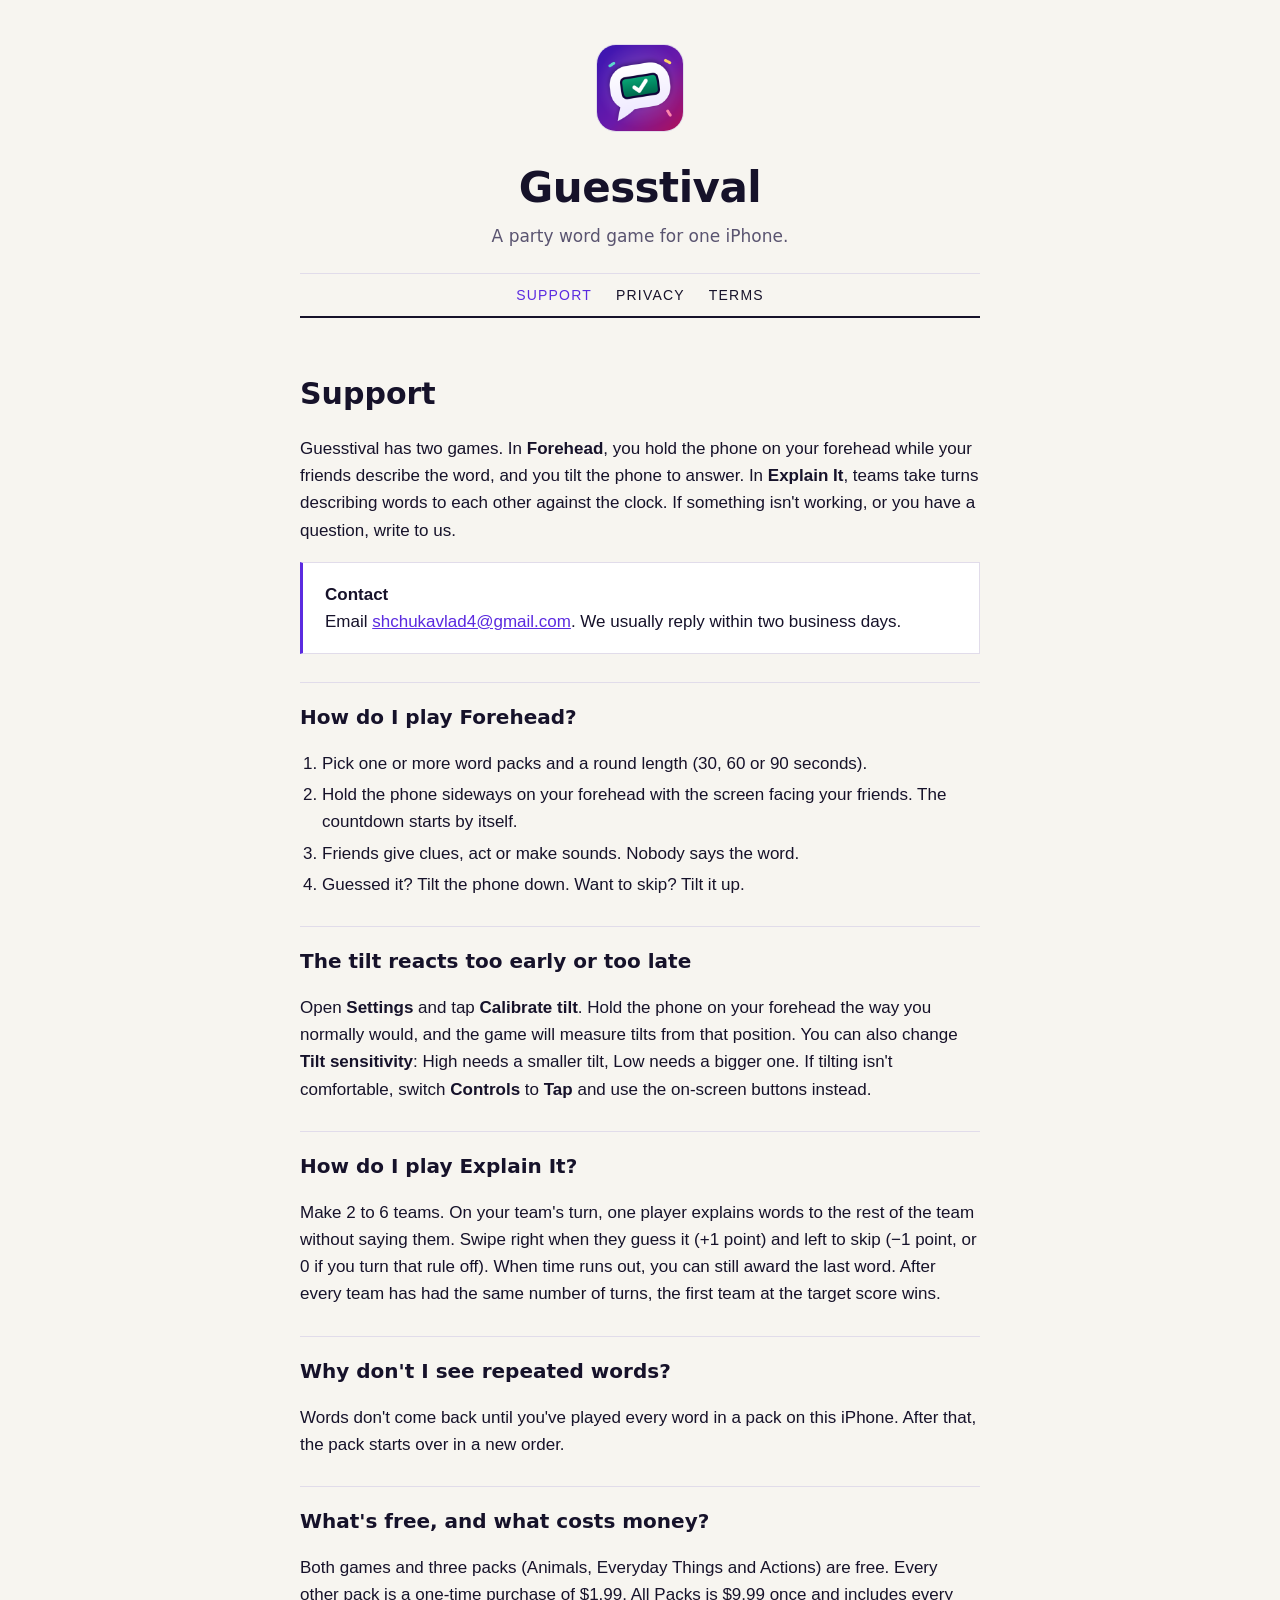
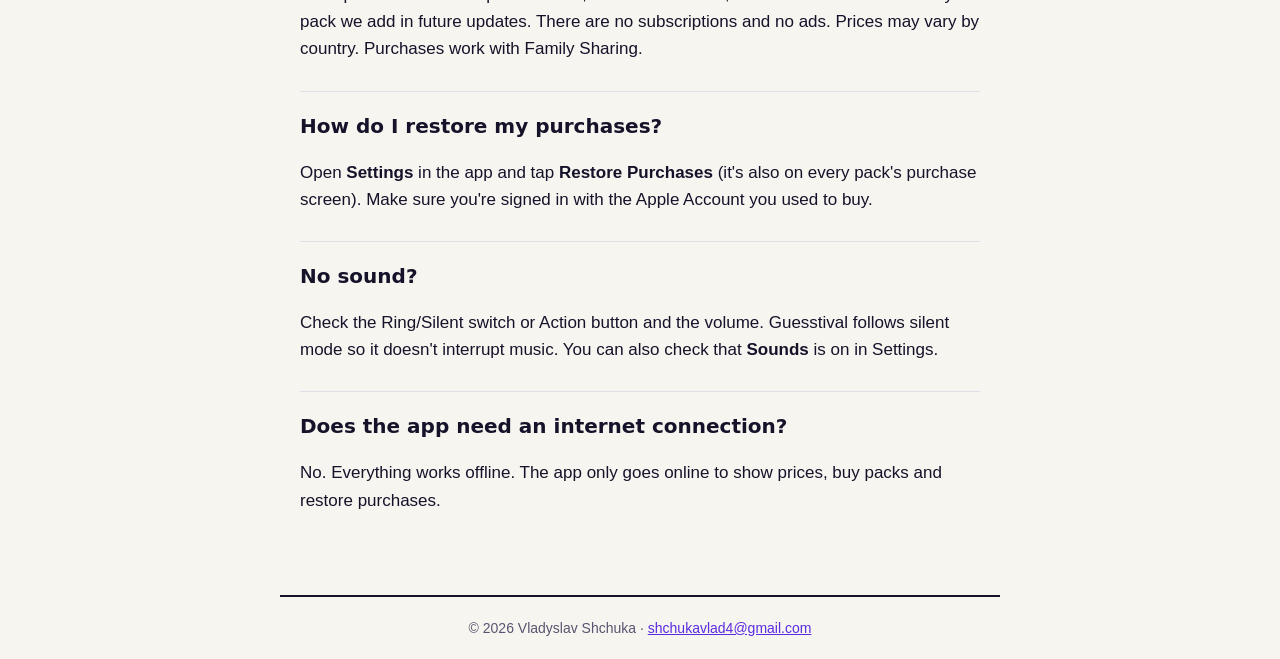
==== index.html @ 40aeed83 "Guesstival support, privacy and terms pages" ====
<!doctype html>
<html lang="en"><head><meta charset="utf-8"><meta name="viewport" content="width=device-width, initial-scale=1">
<title>Support · Guesstival</title><link rel="stylesheet" href="style.css"><link rel="icon" href="icon.png"></head>
<body><header class="hero"><img src="icon.png" alt="Guesstival app icon"><h1>Guesstival</h1><p>A party word game for one iPhone.</p>
<nav><a href="index.html" aria-current="page">Support</a><a href="privacy.html">Privacy</a><a href="terms.html">Terms</a></nav></header>
<main>
<h2>Support</h2>
<p>Guesstival has two games. In <strong>Forehead</strong>, you hold the phone on your forehead while your friends describe the word, and you tilt the phone to answer. In <strong>Explain It</strong>, teams take turns describing words to each other against the clock. If something isn't working, or you have a question, write to us.</p>
<div class="card"><strong>Contact</strong><br>Email <a href="mailto:shchukavlad4@gmail.com">shchukavlad4@gmail.com</a>. We usually reply within two business days.</div>

<h3>How do I play Forehead?</h3>
<ol>
<li>Pick one or more word packs and a round length (30, 60 or 90 seconds).</li>
<li>Hold the phone sideways on your forehead with the screen facing your friends. The countdown starts by itself.</li>
<li>Friends give clues, act or make sounds. Nobody says the word.</li>
<li>Guessed it? Tilt the phone down. Want to skip? Tilt it up.</li>
</ol>

<h3>The tilt reacts too early or too late</h3>
<p>Open <strong>Settings</strong> and tap <strong>Calibrate tilt</strong>. Hold the phone on your forehead the way you normally would, and the game will measure tilts from that position. You can also change <strong>Tilt sensitivity</strong>: High needs a smaller tilt, Low needs a bigger one. If tilting isn't comfortable, switch <strong>Controls</strong> to <strong>Tap</strong> and use the on-screen buttons instead.</p>

<h3>How do I play Explain It?</h3>
<p>Make 2 to 6 teams. On your team's turn, one player explains words to the rest of the team without saying them. Swipe right when they guess it (+1 point) and left to skip (−1 point, or 0 if you turn that rule off). When time runs out, you can still award the last word. After every team has had the same number of turns, the first team at the target score wins.</p>

<h3>Why don't I see repeated words?</h3>
<p>Words don't come back until you've played every word in a pack on this iPhone. After that, the pack starts over in a new order.</p>

<h3>What's free, and what costs money?</h3>
<p>Both games and three packs (Animals, Everyday Things and Actions) are free. Every other pack is a one-time purchase of $1.99. All Packs is $9.99 once and includes every pack we add in future updates. There are no subscriptions and no ads. Prices may vary by country. Purchases work with Family Sharing.</p>

<h3>How do I restore my purchases?</h3>
<p>Open <strong>Settings</strong> in the app and tap <strong>Restore Purchases</strong> (it's also on every pack's purchase screen). Make sure you're signed in with the Apple Account you used to buy.</p>

<h3>No sound?</h3>
<p>Check the Ring/Silent switch or Action button and the volume. Guesstival follows silent mode so it doesn't interrupt music. You can also check that <strong>Sounds</strong> is on in Settings.</p>

<h3>Does the app need an internet connection?</h3>
<p>No. Everything works offline. The app only goes online to show prices, buy packs and restore purchases.</p>
</main>
<footer>© 2026 Vladyslav Shchuka · <a href="mailto:shchukavlad4@gmail.com">shchukavlad4@gmail.com</a></footer></body></html>
---- style.css ----
:root {
  --paper: #F7F5F0; --surface: #FFFFFF; --ink: #16122A; --muted: #5A5470; --line: #E1DCEA; --accent: #5B2BE0;
  color-scheme: light dark;
}
@media (prefers-color-scheme: dark) {
  :root { --paper: #0F0C1A; --surface: #1B1729; --ink: #F6F3FF; --muted: #ABA4C2; --line: #352E4D; --accent: #B6A2FF; }
}
* { box-sizing: border-box; }
body { margin: 0; background: var(--paper); color: var(--ink);
  font: 17px/1.6 -apple-system, BlinkMacSystemFont, "SF Pro Text", "Helvetica Neue", Arial, sans-serif; }
.hero { max-width: 720px; margin: 0 auto; padding: 44px 20px 0; text-align: center; }
.hero img { width: 88px; height: 88px; border-radius: 20px; border: 1px solid var(--line); }
.hero h1 { font-family: ui-rounded, -apple-system, system-ui, sans-serif; font-weight: 800; font-size: 42px; letter-spacing: -0.5px; margin: 14px 0 2px; }
.hero p { margin: 0; color: var(--muted); font-family: ui-rounded, -apple-system, system-ui, sans-serif; }
nav { margin-top: 22px; padding: 10px 0; font-size: 14px; letter-spacing: 1.2px; text-transform: uppercase;
  border-top: 1px solid var(--line); border-bottom: 2px solid var(--ink); }
nav a { color: var(--ink); text-decoration: none; margin: 0 12px; }
nav a:hover, nav a[aria-current="page"] { color: var(--accent); }
main { max-width: 720px; margin: 0 auto; padding: 24px 20px 64px; }
h2 { font-family: ui-rounded, -apple-system, system-ui, sans-serif; font-weight: 700; font-size: 30px; margin: 28px 0 8px; }
h3 { font-family: ui-rounded, -apple-system, system-ui, sans-serif; font-weight: 600; font-size: 20px; margin: 28px 0 4px;
  padding-top: 18px; border-top: 1px solid var(--line); }
a { color: var(--accent); }
ol, ul { padding-left: 22px; }
li { margin: 4px 0; }
.card { background: var(--surface); border: 1px solid var(--line); border-left: 3px solid var(--accent); padding: 18px 22px; margin: 18px 0; }
.muted { color: var(--muted); font-size: 15px; }
footer { max-width: 720px; margin: 0 auto; text-align: center; color: var(--muted); font-size: 14px; padding: 20px; border-top: 2px solid var(--ink); }
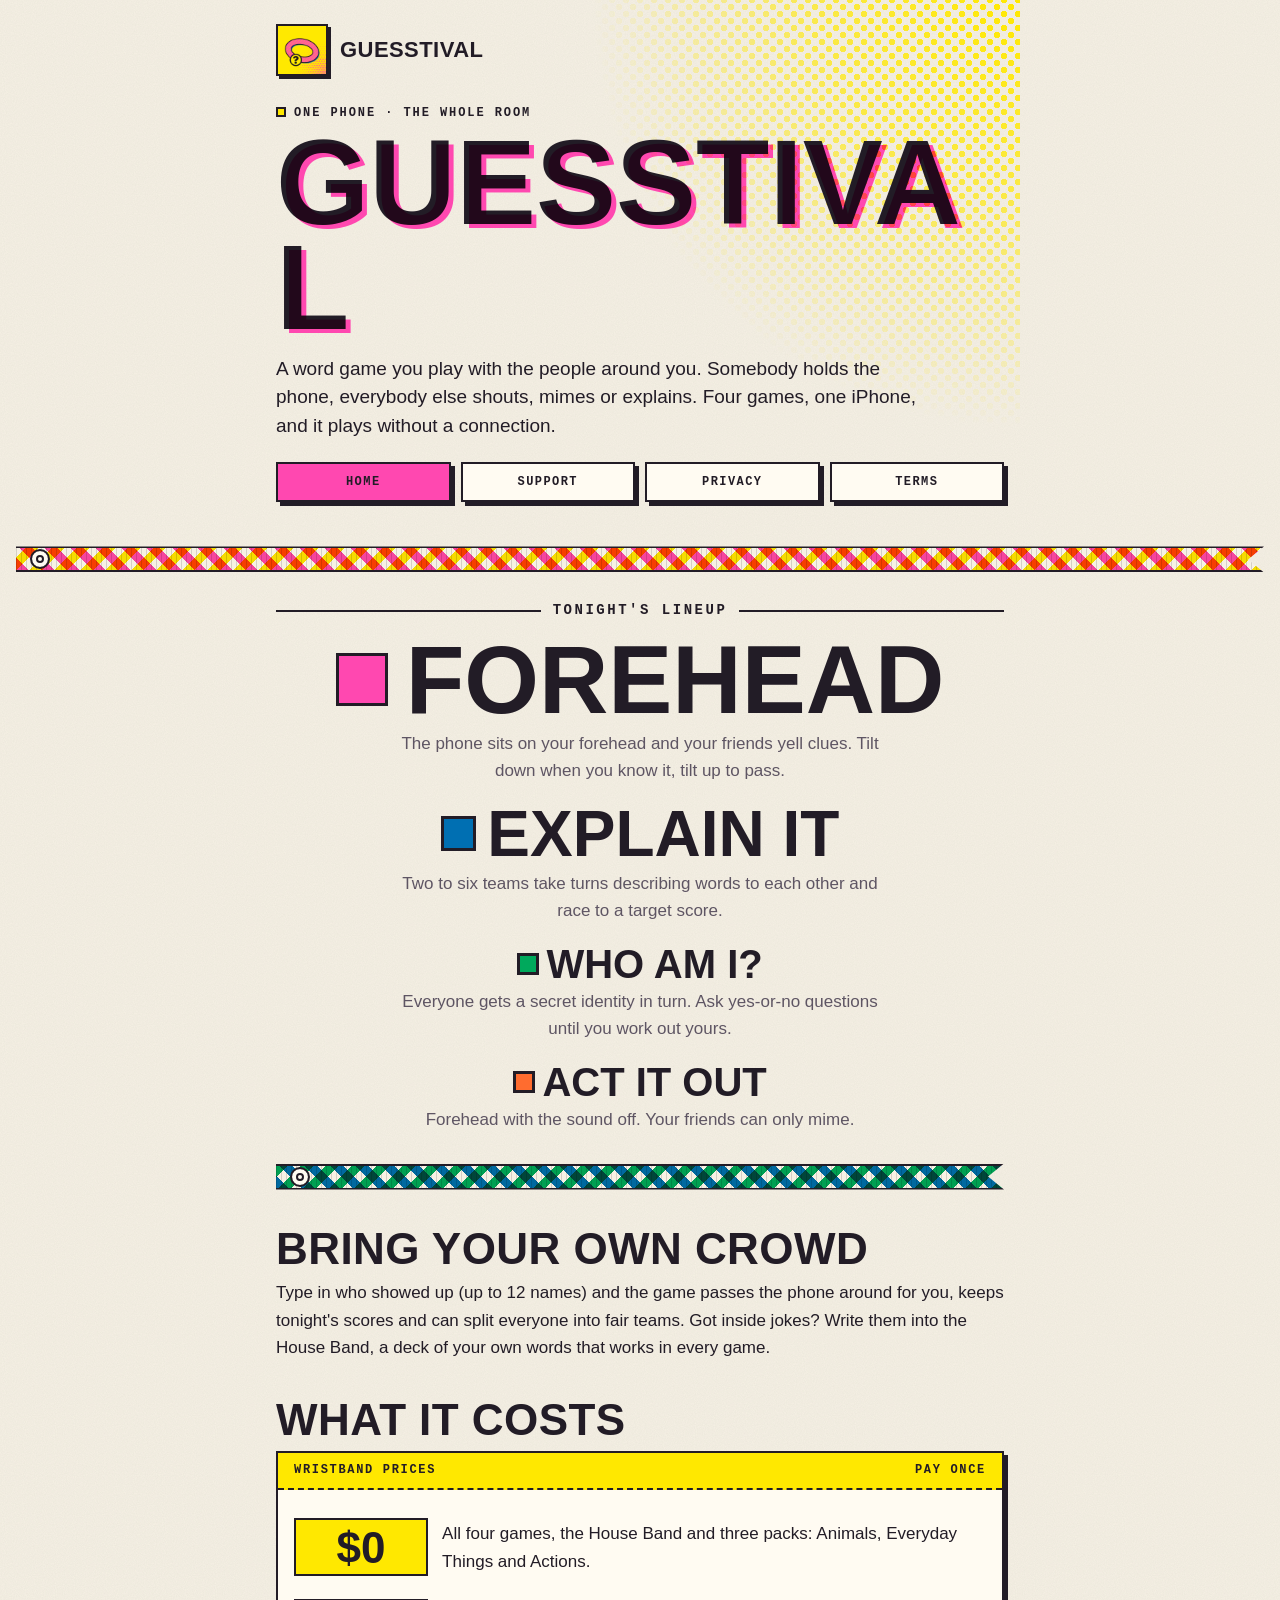
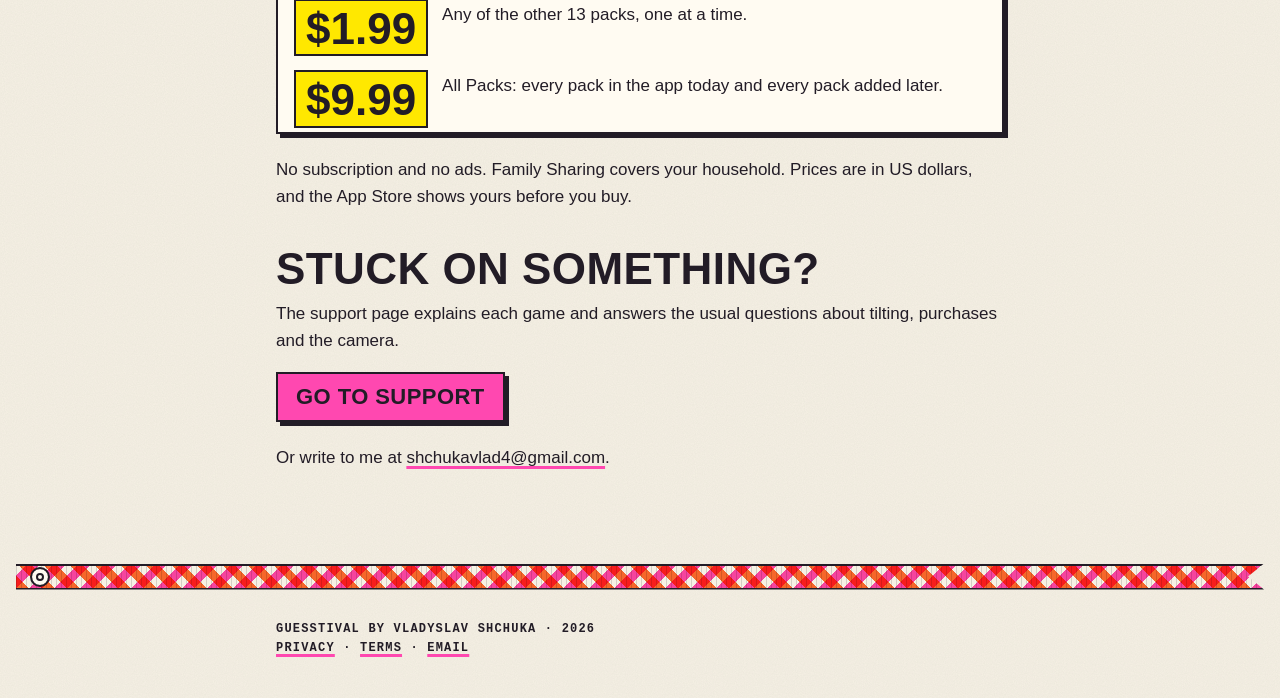
==== commit 2afee814: "Guesstival 1.2: festival-wristband pages, privacy with player names and House Band (stay on device)" ====
--- a/index.html
+++ b/index.html
@@ -1,40 +1,76 @@
 <!doctype html>
-<html lang="en"><head><meta charset="utf-8"><meta name="viewport" content="width=device-width, initial-scale=1">
-<title>Support · Guesstival</title><link rel="stylesheet" href="style.css"><link rel="icon" href="icon.png"></head>
-<body><header class="hero"><img src="icon.png" alt="Guesstival app icon"><h1>Guesstival</h1><p>A party word game for one iPhone.</p>
-<nav><a href="index.html" aria-current="page">Support</a><a href="privacy.html">Privacy</a><a href="terms.html">Terms</a></nav></header>
-<main>
-<h2>Support</h2>
-<p>Guesstival has two games. In <strong>Forehead</strong>, you hold the phone on your forehead while your friends describe the word, and you tilt the phone to answer. In <strong>Explain It</strong>, teams take turns describing words to each other against the clock. If something isn't working, or you have a question, write to us.</p>
-<div class="card"><strong>Contact</strong><br>Email <a href="mailto:shchukavlad4@gmail.com">shchukavlad4@gmail.com</a>. We usually reply within two business days.</div>
+<html lang="en">
+<head>
+<meta charset="utf-8">
+<meta name="viewport" content="width=device-width, initial-scale=1">
+<meta name="color-scheme" content="light">
+<meta name="theme-color" content="#F6F1E4">
+<meta name="description" content="Guesstival is a party word game for one iPhone: Forehead, Explain It, Who Am I? and Act It Out. Plays offline, no ads, no account.">
+<title>Guesstival · Party word game for one iPhone</title>
+<link rel="stylesheet" href="style.css">
+<link rel="icon" href="icon.png">
+<link rel="apple-touch-icon" href="icon.png">
+</head>
+<body class="p-home">
+<a class="skip" href="#main">Skip to content</a>
+<header class="poster">
+  <div class="sun" aria-hidden="true"></div>
+  <a class="brand" href="index.html"><img src="icon.png" alt="" width="52" height="52"><span>Guesstival</span></a>
+  <p class="label"><span class="dot" aria-hidden="true"></span>One phone · the whole room</p>
+  <h1 class="misprint">Guesstival<span class="pass" aria-hidden="true">Guesstival</span></h1>
+  <p class="lead">A word game you play with the people around you. Somebody holds the phone, everybody else shouts, mimes or explains. Four games, one iPhone, and it plays without a connection.</p>
+  <nav class="tabs" aria-label="Site pages">
+    <a href="index.html" aria-current="page">Home</a>
+    <a href="support.html">Support</a>
+    <a href="privacy.html">Privacy</a>
+    <a href="terms.html">Terms</a>
+  </nav>
+</header>
 
-<h3>How do I play Forehead?</h3>
-<ol>
-<li>Pick one or more word packs and a round length (30, 60 or 90 seconds).</li>
-<li>Hold the phone sideways on your forehead with the screen facing your friends. The countdown starts by itself.</li>
-<li>Friends give clues, act or make sounds. Nobody says the word.</li>
-<li>Guessed it? Tilt the phone down. Want to skip? Tilt it up.</li>
-</ol>
+<div class="band" aria-hidden="true"></div>
 
-<h3>The tilt reacts too early or too late</h3>
-<p>Open <strong>Settings</strong> and tap <strong>Calibrate tilt</strong>. Hold the phone on your forehead the way you normally would, and the game will measure tilts from that position. You can also change <strong>Tilt sensitivity</strong>: High needs a smaller tilt, Low needs a bigger one. If tilting isn't comfortable, switch <strong>Controls</strong> to <strong>Tap</strong> and use the on-screen buttons instead.</p>
+<main id="main">
+  <h2 class="rule">Tonight's lineup</h2>
+  <ul class="lineup">
+    <li><span class="act head"><span class="chip pink" aria-hidden="true"></span>Forehead</span>
+      <span class="bill">The phone sits on your forehead and your friends yell clues. Tilt down when you know it, tilt up to pass.</span></li>
+    <li><span class="act mid"><span class="chip blue" aria-hidden="true"></span>Explain It</span>
+      <span class="bill">Two to six teams take turns describing words to each other and race to a target score.</span></li>
+    <li><span class="act"><span class="chip green" aria-hidden="true"></span>Who Am I?</span>
+      <span class="bill">Everyone gets a secret identity in turn. Ask yes-or-no questions until you work out yours.</span></li>
+    <li><span class="act"><span class="chip orange" aria-hidden="true"></span>Act It Out</span>
+      <span class="bill">Forehead with the sound off. Your friends can only mime.</span></li>
+  </ul>
 
-<h3>How do I play Explain It?</h3>
-<p>Make 2 to 6 teams. On your team's turn, one player explains words to the rest of the team without saying them. Swipe right when they guess it (+1 point) and left to skip (−1 point, or 0 if you turn that rule off). When time runs out, you can still award the last word. After every team has had the same number of turns, the first team at the target score wins.</p>
+  <div class="band b2" aria-hidden="true"></div>
 
-<h3>Why don't I see repeated words?</h3>
-<p>Words don't come back until you've played every word in a pack on this iPhone. After that, the pack starts over in a new order.</p>
+  <h2 class="poster-h">Bring your own crowd</h2>
+  <p>Type in who showed up (up to 12 names) and the game passes the phone around for you, keeps tonight's scores and can split everyone into fair teams. Got inside jokes? Write them into the House Band, a deck of your own words that works in every game.</p>
 
-<h3>What's free, and what costs money?</h3>
-<p>Both games and three packs (Animals, Everyday Things and Actions) are free. Every other pack is a one-time purchase of $1.99. All Packs is $9.99 once and includes every pack we add in future updates. There are no subscriptions and no ads. Prices may vary by country. Purchases work with Family Sharing.</p>
+  <h2 class="poster-h">What it costs</h2>
+  <div class="ticket yellow">
+    <p class="stub"><span>Wristband prices</span><span>Pay once</span></p>
+    <div class="body price-tag">
+      <span class="amount">$0</span>
+      <p>All four games, the House Band and three packs: Animals, Everyday Things and Actions.</p>
+      <span class="amount">$1.99</span>
+      <p>Any of the other 13 packs, one at a time.</p>
+      <span class="amount">$9.99</span>
+      <p>All Packs: every pack in the app today and every pack added later.</p>
+    </div>
+  </div>
+  <p>No subscription and no ads. Family Sharing covers your household. Prices are in US dollars, and the App Store shows yours before you buy.</p>
 
-<h3>How do I restore my purchases?</h3>
-<p>Open <strong>Settings</strong> in the app and tap <strong>Restore Purchases</strong> (it's also on every pack's purchase screen). Make sure you're signed in with the Apple Account you used to buy.</p>
+  <h2 class="poster-h">Stuck on something?</h2>
+  <p>The support page explains each game and answers the usual questions about tilting, purchases and the camera.</p>
+  <p><a class="cta" href="support.html">Go to support</a></p>
+  <p>Or write to me at <a href="mailto:shchukavlad4@gmail.com">shchukavlad4@gmail.com</a>.</p>
+</main>
 
-<h3>No sound?</h3>
-<p>Check the Ring/Silent switch or Action button and the volume. Guesstival follows silent mode so it doesn't interrupt music. You can also check that <strong>Sounds</strong> is on in Settings.</p>
-
-<h3>Does the app need an internet connection?</h3>
-<p>No. Everything works offline. The app only goes online to show prices, buy packs and restore purchases.</p>
-</main>
-<footer>© 2026 Vladyslav Shchuka · <a href="mailto:shchukavlad4@gmail.com">shchukavlad4@gmail.com</a></footer></body></html>
+<div class="band b3" aria-hidden="true"></div>
+<footer>
+  <p>Guesstival by Vladyslav Shchuka · 2026</p>
+  <p><a href="privacy.html">Privacy</a> · <a href="terms.html">Terms</a> · <a href="mailto:shchukavlad4@gmail.com">Email</a></p>
+</footer>
+</body>
+</html>
--- a/style.css
+++ b/style.css
@@ -1,28 +1,200 @@
+/* Guesstival site, 1.2 "Festival wristband": a daytime festival poster run off a risograph.
+   Cream paper, riso spot inks, a halftone sun in the corner, headlines printed twice out of
+   register, square printed boxes with a hard ink shadow, woven wristbands as dividers.
+   Light only (a poster has no dark mode). System fonts only, no scripts, no outside requests. */
+
 :root {
-  --paper: #F7F5F0; --surface: #FFFFFF; --ink: #16122A; --muted: #5A5470; --line: #E1DCEA; --accent: #5B2BE0;
-  color-scheme: light dark;
-}
-@media (prefers-color-scheme: dark) {
-  :root { --paper: #0F0C1A; --surface: #1B1729; --ink: #F6F3FF; --muted: #ABA4C2; --line: #352E4D; --accent: #B6A2FF; }
-}
-* { box-sizing: border-box; }
-body { margin: 0; background: var(--paper); color: var(--ink);
-  font: 17px/1.6 -apple-system, BlinkMacSystemFont, "SF Pro Text", "Helvetica Neue", Arial, sans-serif; }
-.hero { max-width: 720px; margin: 0 auto; padding: 44px 20px 0; text-align: center; }
-.hero img { width: 88px; height: 88px; border-radius: 20px; border: 1px solid var(--line); }
-.hero h1 { font-family: ui-rounded, -apple-system, system-ui, sans-serif; font-weight: 800; font-size: 42px; letter-spacing: -0.5px; margin: 14px 0 2px; }
-.hero p { margin: 0; color: var(--muted); font-family: ui-rounded, -apple-system, system-ui, sans-serif; }
-nav { margin-top: 22px; padding: 10px 0; font-size: 14px; letter-spacing: 1.2px; text-transform: uppercase;
-  border-top: 1px solid var(--line); border-bottom: 2px solid var(--ink); }
-nav a { color: var(--ink); text-decoration: none; margin: 0 12px; }
-nav a:hover, nav a[aria-current="page"] { color: var(--accent); }
-main { max-width: 720px; margin: 0 auto; padding: 24px 20px 64px; }
-h2 { font-family: ui-rounded, -apple-system, system-ui, sans-serif; font-weight: 700; font-size: 30px; margin: 28px 0 8px; }
-h3 { font-family: ui-rounded, -apple-system, system-ui, sans-serif; font-weight: 600; font-size: 20px; margin: 28px 0 4px;
-  padding-top: 18px; border-top: 1px solid var(--line); }
-a { color: var(--accent); }
-ol, ul { padding-left: 22px; }
-li { margin: 4px 0; }
-.card { background: var(--surface); border: 1px solid var(--line); border-left: 3px solid var(--accent); padding: 18px 22px; margin: 18px 0; }
-.muted { color: var(--muted); font-size: 15px; }
-footer { max-width: 720px; margin: 0 auto; text-align: center; color: var(--muted); font-size: 14px; padding: 20px; border-top: 2px solid var(--ink); }
+  --paper: #F6F1E4;   /* every page */
+  --card: #FFFBF2;    /* tickets lying on the paper */
+  --ink: #221C26;     /* riso black: text, rules, shadows */
+  --faded: #5E5563;   /* secondary text, 6.3:1 on paper */
+  --pink: #FF48B0;
+  --blue: #006FB2;    /* deep enough for text on paper (4.75:1) */
+  --yellow: #FFE800;
+  --green: #00A95C;
+  --orange: #FF6C2F;
+  --spot: var(--yellow); /* each page sets its own ink for the halftone sun */
+
+  --poster: "Helvetica Neue", "Arial Narrow", "Roboto Condensed", -apple-system, BlinkMacSystemFont, Impact, sans-serif;
+  --body: -apple-system, BlinkMacSystemFont, "Segoe UI", Roboto, Helvetica, Arial, sans-serif;
+  --mono: ui-monospace, "SF Mono", Menlo, Consolas, "Courier New", monospace;
+  --shadow: 4px 4px 0 var(--ink);
+  color-scheme: light;
+}
+
+body.p-home    { --spot: var(--yellow); }
+body.p-support { --spot: var(--pink); }
+body.p-privacy { --spot: var(--green); }
+body.p-terms   { --spot: var(--orange); }
+
+*, *::before, *::after { box-sizing: border-box; }
+html { -webkit-text-size-adjust: 100%; background: var(--paper); }
+body {
+  margin: 0;
+  color: var(--ink);
+  background-color: var(--paper);
+  /* fiber grain: a faint noise so the cream reads as paper, not as a flat fill */
+  background-image: url("data:image/svg+xml,%3Csvg xmlns='http://www.w3.org/2000/svg' width='160' height='160'%3E%3Cfilter id='g'%3E%3CfeTurbulence type='fractalNoise' baseFrequency='.9' numOctaves='2' stitchTiles='stitch'/%3E%3CfeColorMatrix values='0 0 0 0 .13 0 0 0 0 .11 0 0 0 0 .15 0 0 0 .07 0'/%3E%3C/filter%3E%3Crect width='100%25' height='100%25' filter='url(%23g)'/%3E%3C/svg%3E");
+  font: 17px/1.6 var(--body);
+  overflow-x: hidden;
+  overflow-wrap: break-word;
+}
+
+a { color: var(--ink); text-decoration-color: var(--pink); text-decoration-thickness: 3px; text-underline-offset: 3px; }
+a:hover { background: var(--yellow); }
+:focus-visible { outline: 3px solid var(--blue); outline-offset: 3px; }
+::selection { background: var(--yellow); color: var(--ink); }
+.skip { position: absolute; left: -999px; top: 8px; z-index: 5; background: var(--yellow); border: 2px solid var(--ink); padding: 8px 12px; font: 700 13px/1 var(--mono); text-transform: uppercase; }
+.skip:focus { left: 16px; }
+
+/* ---------- Poster head ---------- */
+
+.poster { position: relative; isolation: isolate; max-width: 760px; margin: 0 auto; padding: 24px 16px 8px; }
+
+/* The halftone sun: a 45-degree dot screen in the page's ink (two square grids, the second
+   shifted half a cell) that fades out toward the middle of the page under a radial mask. */
+.sun {
+  position: absolute; z-index: -1; top: 0; right: 0;
+  width: min(92vw, 520px); height: min(92vw, 520px);
+  background-image:
+    radial-gradient(circle, var(--spot) 0 33%, transparent 35%),
+    radial-gradient(circle, var(--spot) 0 33%, transparent 35%);
+  background-size: 14px 14px;
+  background-position: 0 0, 7px 7px;
+  -webkit-mask-image: radial-gradient(circle at 100% 0, #000 0, rgba(0,0,0,.7) 26%, transparent 58%);
+          mask-image: radial-gradient(circle at 100% 0, #000 0, rgba(0,0,0,.7) 26%, transparent 58%);
+  pointer-events: none;
+}
+
+.brand { display: inline-flex; align-items: center; gap: 12px; text-decoration: none; }
+.brand:hover { background: none; }
+.brand img { width: 52px; height: 52px; border: 2px solid var(--ink); box-shadow: 3px 3px 0 var(--ink); background: var(--yellow); }
+.brand span { font: 900 22px/1 var(--poster); font-stretch: condensed; text-transform: uppercase; letter-spacing: .02em; }
+
+.label { font: 700 12px/1.3 var(--mono); text-transform: uppercase; letter-spacing: .16em; margin: 22px 0 8px; }
+.label .dot { display: inline-block; width: 10px; height: 10px; margin-right: 8px; background: var(--spot); border: 2px solid var(--ink); vertical-align: -1px; }
+
+/* A headline printed twice: the black pass on top of a pink pass that slipped a few px.
+   The pink copy is aria-hidden; the black one is the real text. */
+.misprint {
+  position: relative; margin: 0 0 14px;
+  font: 900 clamp(46px, 15vw, 120px)/.88 var(--poster); font-stretch: condensed;
+  text-transform: uppercase; letter-spacing: 0; overflow-wrap: anywhere;
+}
+.misprint .pass { position: absolute; inset: 0; color: var(--pink); mix-blend-mode: multiply;
+  transform: translate(5px, 4px); user-select: none; -webkit-user-select: none; pointer-events: none; }
+.lead { font-size: 19px; line-height: 1.5; max-width: 34em; margin: 0 0 22px; }
+
+/* Ticket-style page buttons: square, 2px rule, hard shadow; the current page is inked. */
+.tabs { display: grid; grid-template-columns: repeat(4, 1fr); gap: 10px; margin: 0 0 6px; }
+.tabs a {
+  display: block; padding: 12px 4px; text-align: center; text-decoration: none;
+  font: 700 12px/1 var(--mono); text-transform: uppercase; letter-spacing: .12em;
+  background: var(--card); border: 2px solid var(--ink); box-shadow: var(--shadow);
+  transition: transform .08s, box-shadow .08s;
+}
+.tabs a:hover { background: var(--yellow); }
+.tabs a:active { transform: translate(4px, 4px); box-shadow: 0 0 0 var(--ink); }
+.tabs a[aria-current="page"] { background: var(--pink); }
+@media (max-width: 380px) { .tabs a { letter-spacing: .04em; font-size: 11px; } }
+
+/* ---------- Woven wristband divider ---------- */
+
+.band {
+  --a: var(--pink); --b: var(--yellow);
+  position: relative; height: 26px; margin: 30px 16px;
+  border-top: 2px solid var(--ink); border-bottom: 2px solid var(--ink);
+  background-color: var(--paper);
+  background-image:
+    repeating-linear-gradient(90deg, rgba(34,28,38,.16) 0 1px, transparent 1px 5px),
+    repeating-linear-gradient(45deg, var(--a) 0 9px, transparent 9px 18px),
+    repeating-linear-gradient(-45deg, var(--b) 0 9px, transparent 9px 18px);
+  background-blend-mode: multiply;
+  /* notched tail on the right, like the end of a fabric band */
+  clip-path: polygon(0 0, 100% 0, calc(100% - 16px) 50%, 100% 100%, 0 100%);
+}
+.band::before { /* the snap */
+  content: ""; position: absolute; left: 14px; top: 1px; width: 20px; height: 20px;
+  border-radius: 50%; background: var(--card); border: 2px solid var(--ink);
+  box-shadow: inset 0 0 0 4px var(--card), inset 0 0 0 6px var(--ink);
+}
+.band.b2 { --a: var(--blue); --b: var(--green); }
+.band.b3 { --a: var(--orange); --b: var(--pink); }
+.wrap > .band, main .band { margin-left: 0; margin-right: 0; }
+
+/* ---------- Page body ---------- */
+
+main { max-width: 760px; margin: 0 auto; padding: 0 16px 48px; }
+main > :first-child { margin-top: 0; }
+p, ul, ol { margin: 0 0 14px; }
+ul, ol { padding-left: 22px; }
+li { margin: 6px 0; }
+strong { font-weight: 700; }
+
+/* PosterRule: a mono title between two rules, as in TONIGHT'S LINEUP */
+.rule { display: flex; align-items: center; gap: 12px; margin: 40px 0 18px;
+  font: 700 14px/1.2 var(--mono); text-transform: uppercase; letter-spacing: .18em; }
+.rule::before, .rule::after { content: ""; flex: 1; border-top: 2px solid var(--ink); }
+
+h2.poster-h {
+  margin: 38px 0 10px; font: 900 clamp(30px, 8vw, 44px)/.95 var(--poster); font-stretch: condensed;
+  text-transform: uppercase; letter-spacing: .01em;
+}
+h3 { margin: 26px 0 6px; font: 800 20px/1.25 var(--body); }
+
+.meta { font: 700 12px/1.4 var(--mono); text-transform: uppercase; letter-spacing: .14em; color: var(--faded); margin: 0 0 20px; }
+
+/* A ticket lying on the paper */
+.ticket { position: relative; background: var(--card); border: 2px solid var(--ink); box-shadow: var(--shadow); margin: 0 0 22px; }
+.ticket .stub {
+  display: flex; justify-content: space-between; gap: 10px; flex-wrap: wrap;
+  padding: 10px 16px; border-bottom: 2px dashed var(--ink);
+  font: 700 12px/1.3 var(--mono); text-transform: uppercase; letter-spacing: .14em;
+}
+.ticket .body { padding: 14px 16px 4px; }
+.ticket h3 { margin: 0 0 6px; font: 900 30px/.95 var(--poster); font-stretch: condensed; text-transform: uppercase; }
+.ticket.pink .stub { background: var(--pink); }
+.ticket.blue .stub { background: var(--blue); color: var(--paper); }
+.ticket.green .stub { background: var(--green); }
+.ticket.orange .stub { background: var(--orange); }
+.ticket.yellow .stub { background: var(--yellow); }
+
+/* Questions on the support page: plain rows with a hard left rule */
+.qa { border-left: 6px solid var(--ink); padding: 2px 0 2px 16px; margin: 0 0 26px; }
+.qa h3 { margin-top: 0; }
+
+/* Rubber stamp */
+.stamp {
+  display: inline-block; margin: 6px 0 20px; padding: 8px 12px;
+  font: 800 14px/1.1 var(--mono); text-transform: uppercase; letter-spacing: .16em;
+  color: var(--blue); border: 4px double var(--blue); transform: rotate(-4deg);
+  background: rgba(255,251,242,.7);
+}
+
+/* The lineup: acts billed by size, headliner first */
+.lineup { list-style: none; padding: 0; margin: 0 0 8px; text-align: center; }
+.lineup li { margin: 0 0 22px; }
+.lineup .act { display: block; font: 900 40px/.9 var(--poster); font-stretch: condensed; text-transform: uppercase; }
+.lineup .act.head { font-size: clamp(56px, 15vw, 96px); }
+.lineup .act.mid { font-size: clamp(42px, 11vw, 64px); }
+.lineup .bill { display: block; max-width: 30em; margin: 6px auto 0; color: var(--faded); }
+.chip { display: inline-block; width: .55em; height: .55em; margin-right: .18em; border: 3px solid var(--ink); vertical-align: .08em; }
+.chip.pink { background: var(--pink); } .chip.blue { background: var(--blue); }
+.chip.green { background: var(--green); } .chip.orange { background: var(--orange); }
+
+.price-tag { display: grid; grid-template-columns: auto 1fr; gap: 14px; align-items: start; }
+.price-tag .amount { font: 900 44px/.9 var(--poster); font-stretch: condensed; background: var(--yellow);
+  border: 2px solid var(--ink); padding: 8px 10px 6px; text-align: center; }
+.price-tag p { margin: 2px 0 10px; }
+
+.cta { display: inline-block; margin: 4px 0 8px; padding: 12px 18px; text-decoration: none;
+  font: 900 22px/1 var(--poster); font-stretch: condensed; text-transform: uppercase; letter-spacing: .02em;
+  background: var(--pink); border: 2px solid var(--ink); box-shadow: var(--shadow); transition: transform .08s, box-shadow .08s; }
+.cta:hover { background: var(--yellow); }
+.cta:active { transform: translate(4px, 4px); box-shadow: 0 0 0 var(--ink); }
+
+footer { max-width: 760px; margin: 0 auto; padding: 0 16px 40px; font: 700 12px/1.6 var(--mono); text-transform: uppercase; letter-spacing: .1em; }
+footer p { margin: 0; }
+
+@media (prefers-reduced-motion: reduce) { .tabs a, .cta { transition: none; } }
+@media print { .sun, .band, .tabs, .skip { display: none; } body { background: #fff; } .ticket { box-shadow: none; } }
